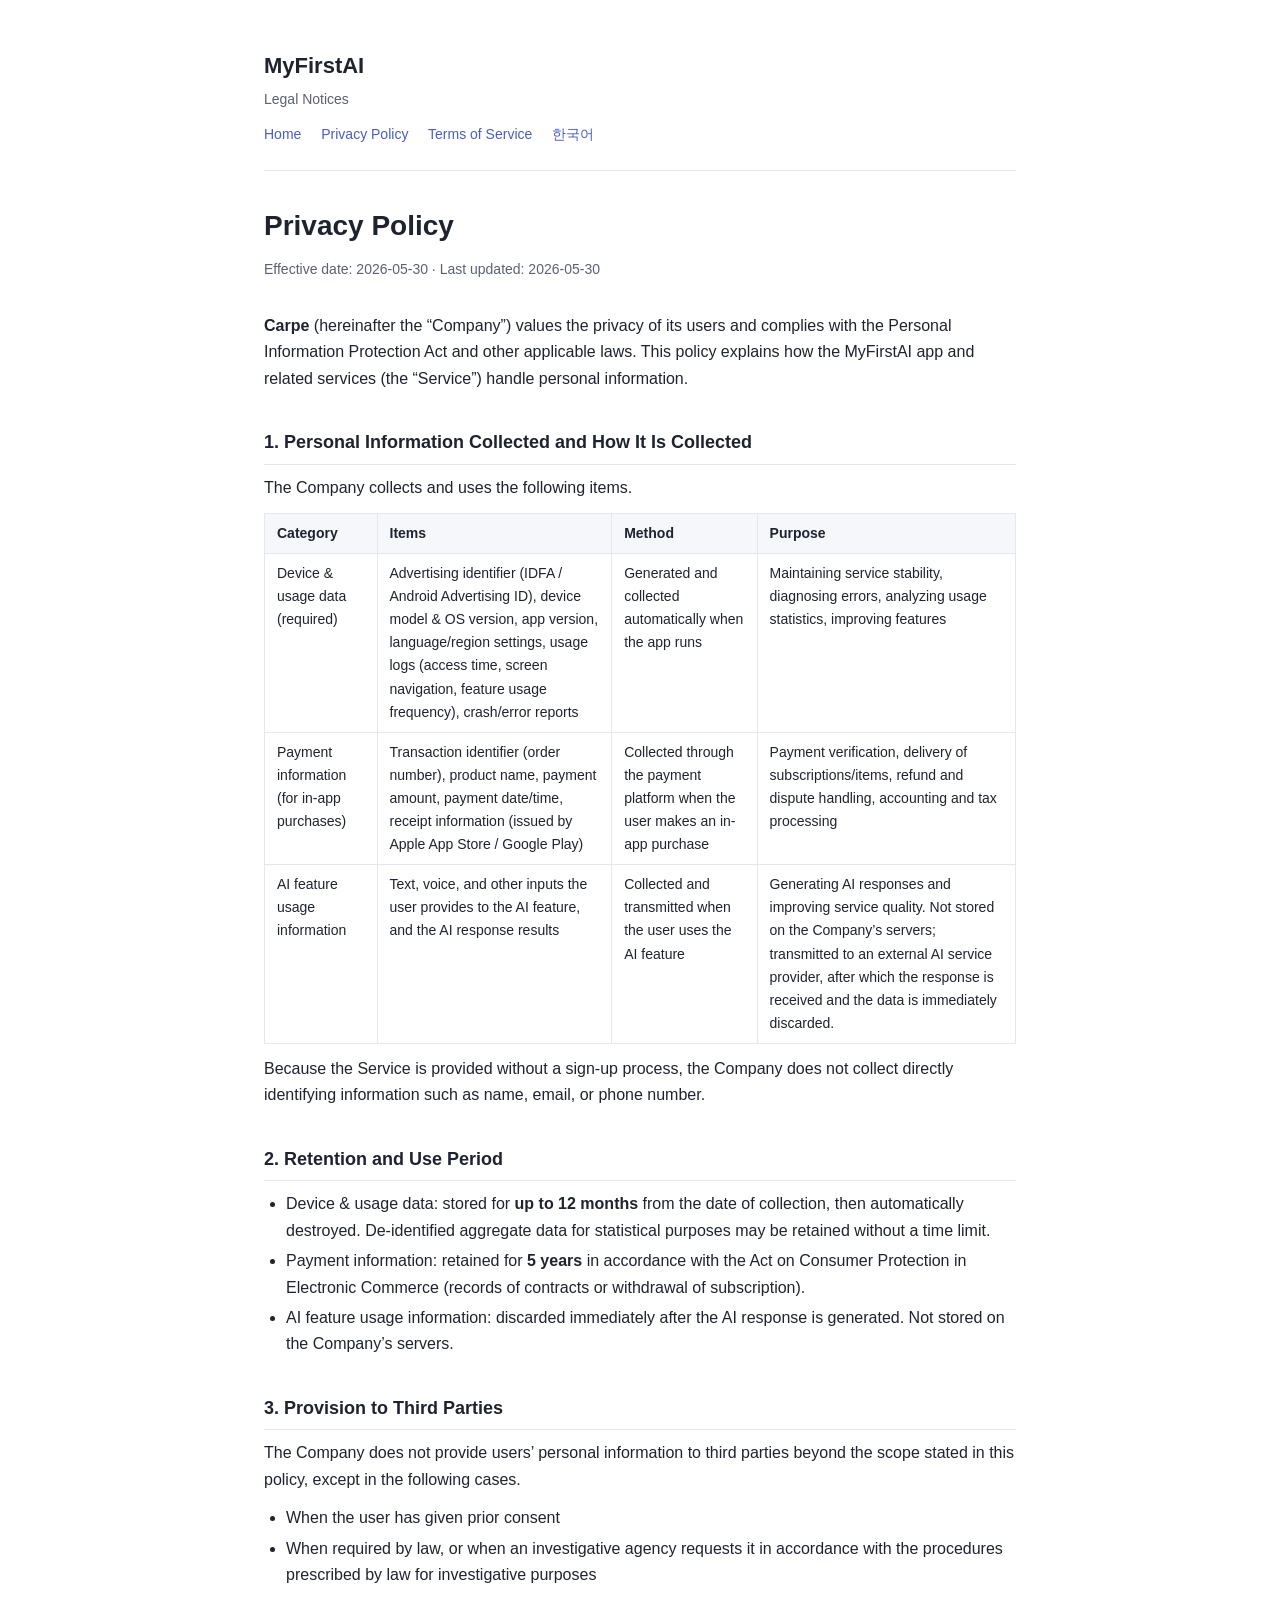
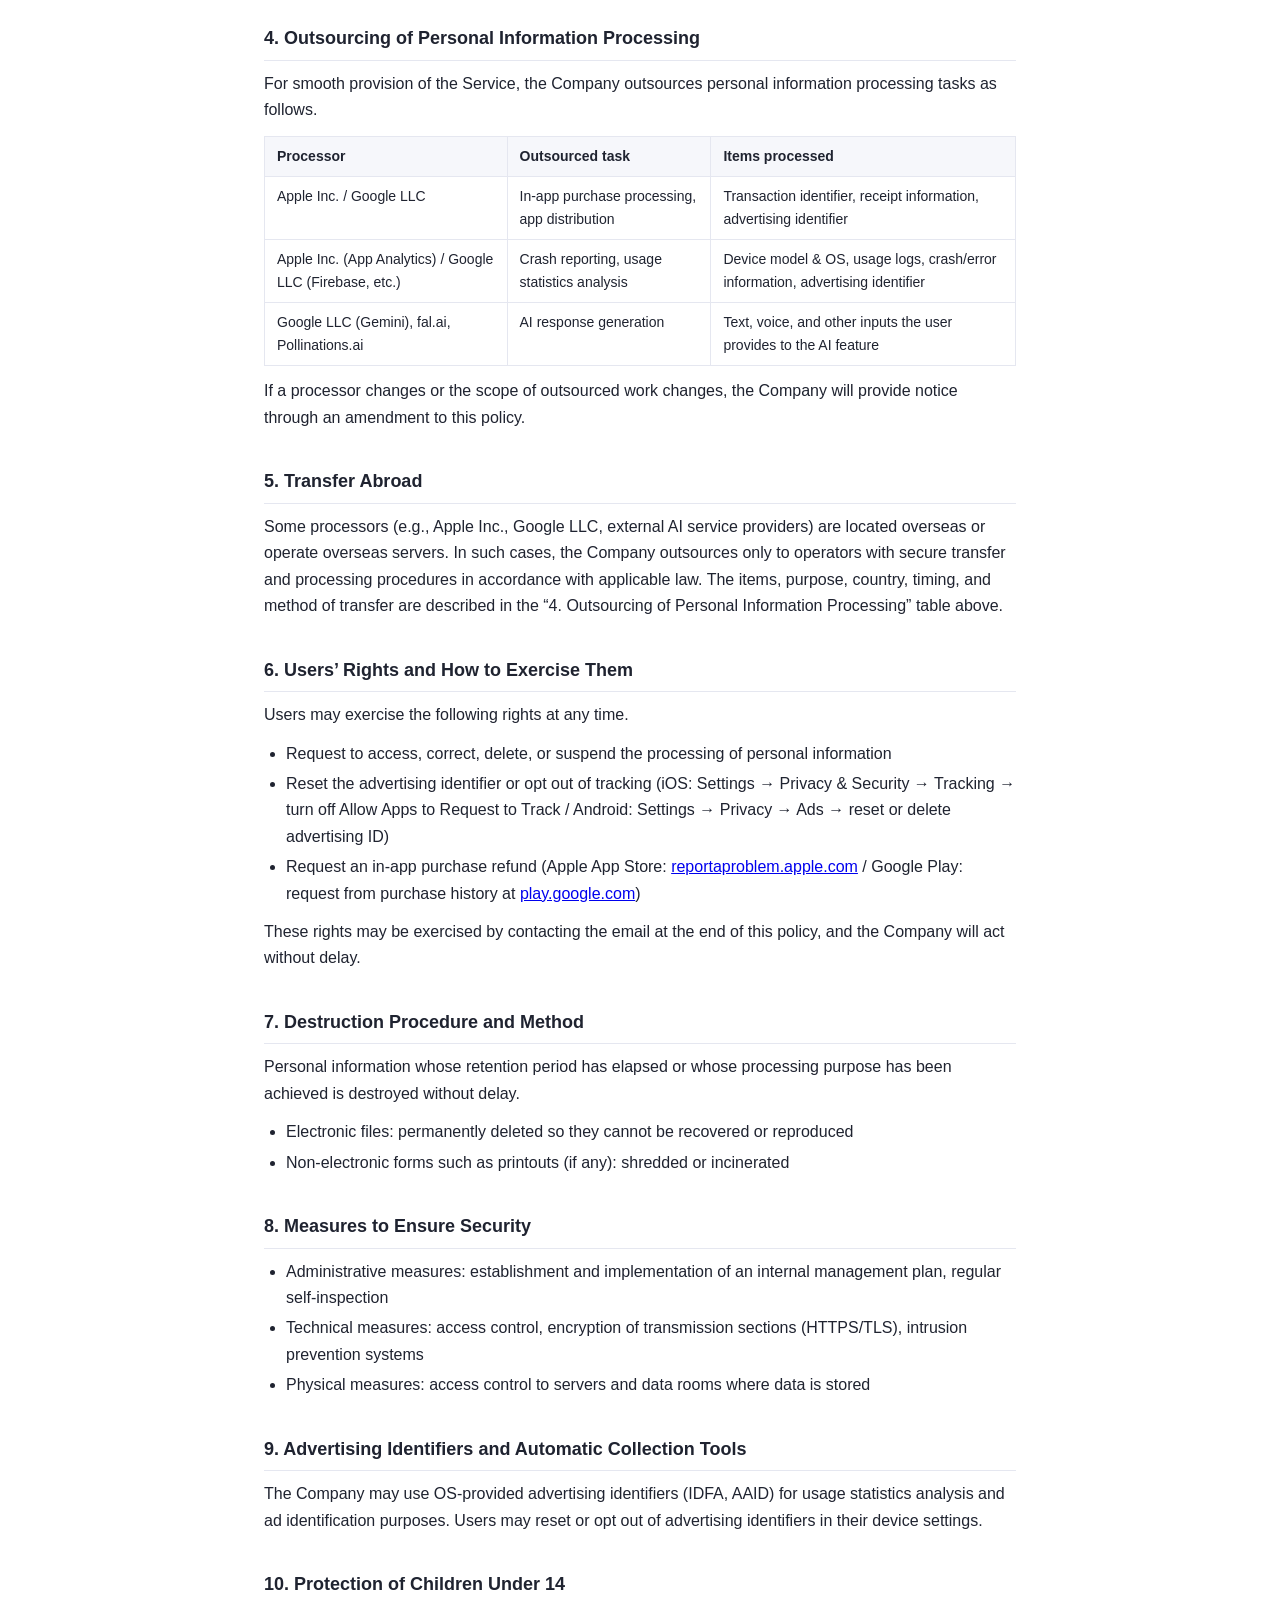
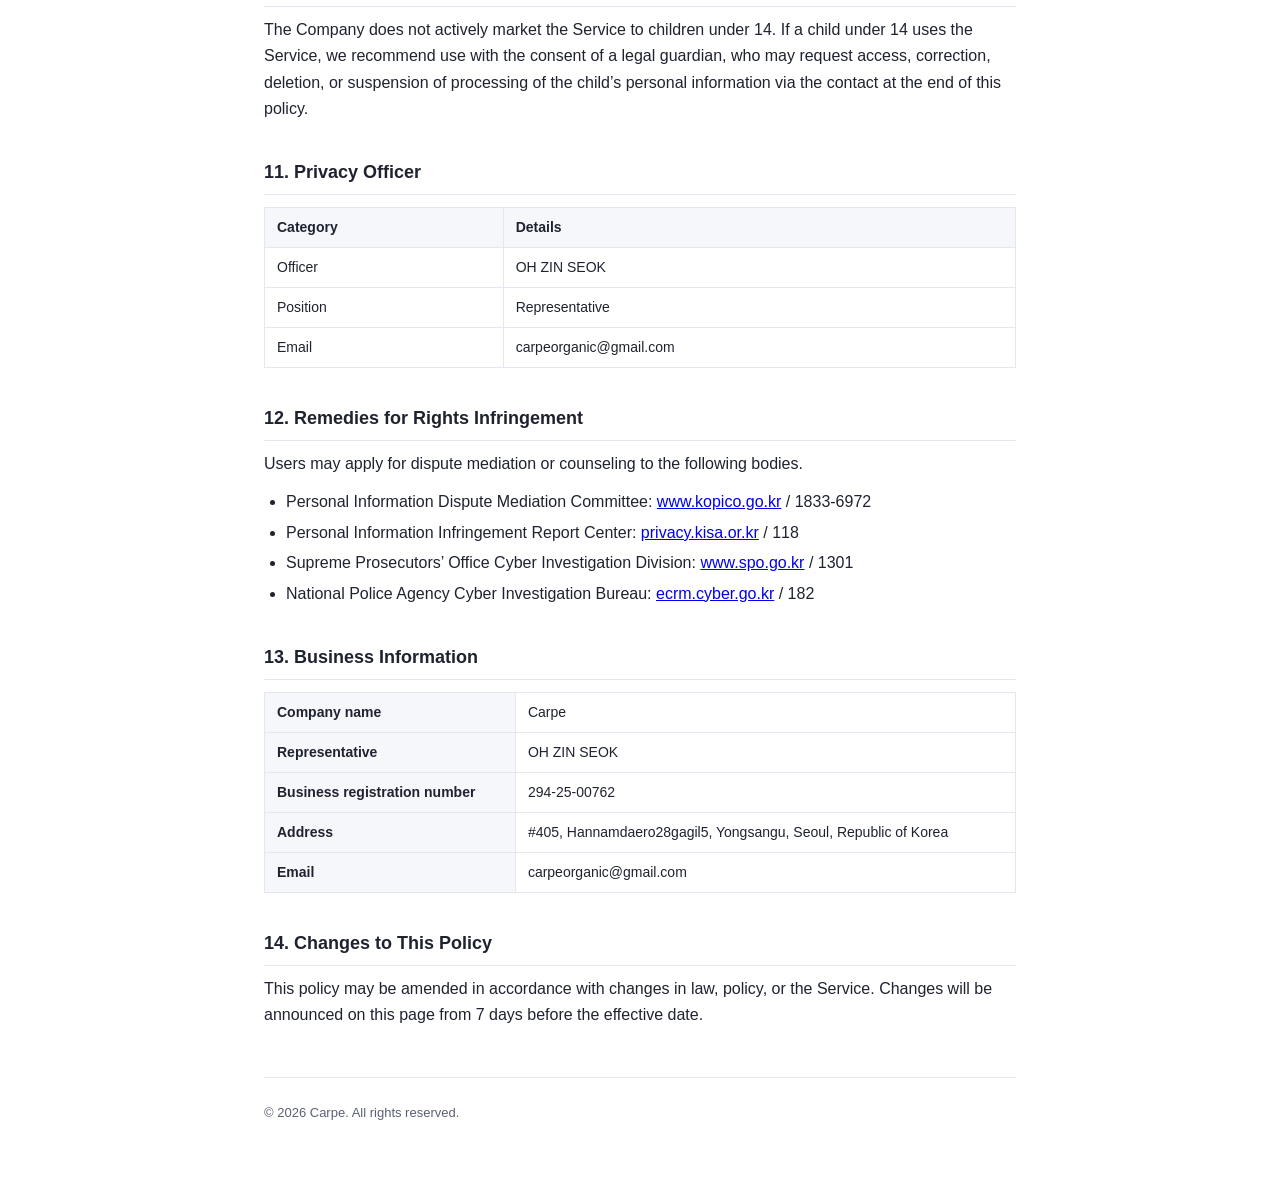
==== privacy-en.html @ d7350a62 "Fill business info, add English legal docs - Fill company/rep/biz-no/address + AI providers + effect" ====
<!doctype html>
<html lang="en">
<head>
<meta charset="utf-8">
<title>Privacy Policy — MyFirstAI</title>
<meta name="viewport" content="width=device-width, initial-scale=1">
<meta name="robots" content="index, follow">
<link rel="stylesheet" href="style.css">
</head>
<body>
<div class="wrap">
    <header class="site">
        <h1>MyFirstAI</h1>
        <div class="sub">Legal Notices</div>
        <nav class="top">
            <a href="index.html">Home</a>
            <a href="privacy-en.html">Privacy Policy</a>
            <a href="terms-en.html">Terms of Service</a>
            <a href="privacy.html">한국어</a>
        </nav>
    </header>

    <h1 class="doc">Privacy Policy</h1>
    <p class="meta">Effective date: 2026-05-30 · Last updated: 2026-05-30</p>

    <p><strong>Carpe</strong> (hereinafter the “Company”) values the privacy of its users and complies with the Personal Information Protection Act and other applicable laws. This policy explains how the MyFirstAI app and related services (the “Service”) handle personal information.</p>

    <h2>1. Personal Information Collected and How It Is Collected</h2>
    <p>The Company collects and uses the following items.</p>
    <table>
        <thead>
            <tr><th>Category</th><th>Items</th><th>Method</th><th>Purpose</th></tr>
        </thead>
        <tbody>
            <tr>
                <td>Device &amp; usage data (required)</td>
                <td>Advertising identifier (IDFA / Android Advertising ID), device model &amp; OS version, app version, language/region settings, usage logs (access time, screen navigation, feature usage frequency), crash/error reports</td>
                <td>Generated and collected automatically when the app runs</td>
                <td>Maintaining service stability, diagnosing errors, analyzing usage statistics, improving features</td>
            </tr>
            <tr>
                <td>Payment information (for in-app purchases)</td>
                <td>Transaction identifier (order number), product name, payment amount, payment date/time, receipt information (issued by Apple App Store / Google Play)</td>
                <td>Collected through the payment platform when the user makes an in-app purchase</td>
                <td>Payment verification, delivery of subscriptions/items, refund and dispute handling, accounting and tax processing</td>
            </tr>
            <tr>
                <td>AI feature usage information</td>
                <td>Text, voice, and other inputs the user provides to the AI feature, and the AI response results</td>
                <td>Collected and transmitted when the user uses the AI feature</td>
                <td>Generating AI responses and improving service quality. Not stored on the Company’s servers; transmitted to an external AI service provider, after which the response is received and the data is immediately discarded.</td>
            </tr>
        </tbody>
    </table>
    <p>Because the Service is provided without a sign-up process, the Company does not collect directly identifying information such as name, email, or phone number.</p>

    <h2>2. Retention and Use Period</h2>
    <ul>
        <li>Device &amp; usage data: stored for <strong>up to 12 months</strong> from the date of collection, then automatically destroyed. De-identified aggregate data for statistical purposes may be retained without a time limit.</li>
        <li>Payment information: retained for <strong>5 years</strong> in accordance with the Act on Consumer Protection in Electronic Commerce (records of contracts or withdrawal of subscription).</li>
        <li>AI feature usage information: discarded immediately after the AI response is generated. Not stored on the Company’s servers.</li>
    </ul>

    <h2>3. Provision to Third Parties</h2>
    <p>The Company does not provide users’ personal information to third parties beyond the scope stated in this policy, except in the following cases.</p>
    <ul>
        <li>When the user has given prior consent</li>
        <li>When required by law, or when an investigative agency requests it in accordance with the procedures prescribed by law for investigative purposes</li>
    </ul>

    <h2>4. Outsourcing of Personal Information Processing</h2>
    <p>For smooth provision of the Service, the Company outsources personal information processing tasks as follows.</p>
    <table>
        <thead>
            <tr><th>Processor</th><th>Outsourced task</th><th>Items processed</th></tr>
        </thead>
        <tbody>
            <tr>
                <td>Apple Inc. / Google LLC</td>
                <td>In-app purchase processing, app distribution</td>
                <td>Transaction identifier, receipt information, advertising identifier</td>
            </tr>
            <tr>
                <td>Apple Inc. (App Analytics) / Google LLC (Firebase, etc.)</td>
                <td>Crash reporting, usage statistics analysis</td>
                <td>Device model &amp; OS, usage logs, crash/error information, advertising identifier</td>
            </tr>
            <tr>
                <td>Google LLC (Gemini), fal.ai, Pollinations.ai</td>
                <td>AI response generation</td>
                <td>Text, voice, and other inputs the user provides to the AI feature</td>
            </tr>
        </tbody>
    </table>
    <p>If a processor changes or the scope of outsourced work changes, the Company will provide notice through an amendment to this policy.</p>

    <h2>5. Transfer Abroad</h2>
    <p>Some processors (e.g., Apple Inc., Google LLC, external AI service providers) are located overseas or operate overseas servers. In such cases, the Company outsources only to operators with secure transfer and processing procedures in accordance with applicable law. The items, purpose, country, timing, and method of transfer are described in the “4. Outsourcing of Personal Information Processing” table above.</p>

    <h2>6. Users’ Rights and How to Exercise Them</h2>
    <p>Users may exercise the following rights at any time.</p>
    <ul>
        <li>Request to access, correct, delete, or suspend the processing of personal information</li>
        <li>Reset the advertising identifier or opt out of tracking (iOS: Settings → Privacy &amp; Security → Tracking → turn off Allow Apps to Request to Track / Android: Settings → Privacy → Ads → reset or delete advertising ID)</li>
        <li>Request an in-app purchase refund (Apple App Store: <a href="https://reportaproblem.apple.com">reportaproblem.apple.com</a> / Google Play: request from purchase history at <a href="https://play.google.com">play.google.com</a>)</li>
    </ul>
    <p>These rights may be exercised by contacting the email at the end of this policy, and the Company will act without delay.</p>

    <h2>7. Destruction Procedure and Method</h2>
    <p>Personal information whose retention period has elapsed or whose processing purpose has been achieved is destroyed without delay.</p>
    <ul>
        <li>Electronic files: permanently deleted so they cannot be recovered or reproduced</li>
        <li>Non-electronic forms such as printouts (if any): shredded or incinerated</li>
    </ul>

    <h2>8. Measures to Ensure Security</h2>
    <ul>
        <li>Administrative measures: establishment and implementation of an internal management plan, regular self-inspection</li>
        <li>Technical measures: access control, encryption of transmission sections (HTTPS/TLS), intrusion prevention systems</li>
        <li>Physical measures: access control to servers and data rooms where data is stored</li>
    </ul>

    <h2>9. Advertising Identifiers and Automatic Collection Tools</h2>
    <p>The Company may use OS-provided advertising identifiers (IDFA, AAID) for usage statistics analysis and ad identification purposes. Users may reset or opt out of advertising identifiers in their device settings.</p>

    <h2>10. Protection of Children Under 14</h2>
    <p>The Company does not actively market the Service to children under 14. If a child under 14 uses the Service, we recommend use with the consent of a legal guardian, who may request access, correction, deletion, or suspension of processing of the child’s personal information via the contact at the end of this policy.</p>

    <h2>11. Privacy Officer</h2>
    <table>
        <tbody>
            <tr><th>Category</th><th>Details</th></tr>
            <tr><td>Officer</td><td>OH ZIN SEOK</td></tr>
            <tr><td>Position</td><td>Representative</td></tr>
            <tr><td>Email</td><td>carpeorganic@gmail.com</td></tr>
        </tbody>
    </table>

    <h2>12. Remedies for Rights Infringement</h2>
    <p>Users may apply for dispute mediation or counseling to the following bodies.</p>
    <ul>
        <li>Personal Information Dispute Mediation Committee: <a href="https://www.kopico.go.kr">www.kopico.go.kr</a> / 1833-6972</li>
        <li>Personal Information Infringement Report Center: <a href="https://privacy.kisa.or.kr">privacy.kisa.or.kr</a> / 118</li>
        <li>Supreme Prosecutors’ Office Cyber Investigation Division: <a href="https://www.spo.go.kr">www.spo.go.kr</a> / 1301</li>
        <li>National Police Agency Cyber Investigation Bureau: <a href="https://ecrm.cyber.go.kr">ecrm.cyber.go.kr</a> / 182</li>
    </ul>

    <h2>13. Business Information</h2>
    <table>
        <tbody>
            <tr><th>Company name</th><td>Carpe</td></tr>
            <tr><th>Representative</th><td>OH ZIN SEOK</td></tr>
            <tr><th>Business registration number</th><td>294-25-00762</td></tr>
            <tr><th>Address</th><td>#405, Hannamdaero28gagil5, Yongsangu, Seoul, Republic of Korea</td></tr>
            <tr><th>Email</th><td>carpeorganic@gmail.com</td></tr>
        </tbody>
    </table>

    <h2>14. Changes to This Policy</h2>
    <p>This policy may be amended in accordance with changes in law, policy, or the Service. Changes will be announced on this page from 7 days before the effective date.</p>

    <footer class="site">
        © <span id="year"></span> Carpe. All rights reserved.
        <script>document.getElementById('year').textContent = new Date().getFullYear();</script>
    </footer>
</div>
</body>
</html>
---- style.css ----
:root {
    --bg: #ffffff;
    --fg: #1f2330;
    --muted: #5b6075;
    --accent: #4a5fc1;
    --border: #e5e7f0;
    --code-bg: #f6f7fb;
}
* { box-sizing: border-box; }
html, body {
    margin: 0;
    padding: 0;
    background: var(--bg);
    color: var(--fg);
    font-family: -apple-system, BlinkMacSystemFont, "Segoe UI", "Apple SD Gothic Neo",
                 "Malgun Gothic", "Helvetica Neue", Arial, sans-serif;
    line-height: 1.65;
    font-size: 16px;
}
.wrap {
    max-width: 800px;
    margin: 0 auto;
    padding: 48px 24px 80px;
}
header.site {
    border-bottom: 1px solid var(--border);
    padding-bottom: 24px;
    margin-bottom: 32px;
}
header.site h1 {
    margin: 0 0 4px;
    font-size: 22px;
    font-weight: 700;
}
header.site .sub {
    color: var(--muted);
    font-size: 14px;
}
nav.top {
    margin-top: 12px;
    font-size: 14px;
}
nav.top a {
    color: var(--accent);
    margin-right: 16px;
    text-decoration: none;
}
nav.top a:hover { text-decoration: underline; }
h1.doc { font-size: 28px; margin: 0 0 8px; }
.meta {
    color: var(--muted);
    font-size: 14px;
    margin-bottom: 32px;
}
h2 {
    font-size: 18px;
    margin-top: 36px;
    margin-bottom: 10px;
    padding-bottom: 6px;
    border-bottom: 1px solid var(--border);
}
h3 {
    font-size: 16px;
    margin-top: 22px;
    margin-bottom: 6px;
}
p, ul, ol { margin: 8px 0 12px; }
ul, ol { padding-left: 22px; }
li { margin: 4px 0; }
table {
    width: 100%;
    border-collapse: collapse;
    margin: 12px 0;
    font-size: 14px;
}
th, td {
    border: 1px solid var(--border);
    padding: 8px 12px;
    text-align: left;
    vertical-align: top;
}
th { background: var(--code-bg); font-weight: 600; }
code {
    background: var(--code-bg);
    padding: 1px 6px;
    border-radius: 4px;
    font-size: 14px;
    font-family: "SFMono-Regular", Consolas, "Liberation Mono", monospace;
}
.placeholder {
    background: #fff6c8;
    padding: 1px 6px;
    border-radius: 4px;
    font-family: "SFMono-Regular", Consolas, "Liberation Mono", monospace;
    font-size: 13px;
    color: #5a4400;
}
footer.site {
    margin-top: 48px;
    padding-top: 24px;
    border-top: 1px solid var(--border);
    color: var(--muted);
    font-size: 13px;
}
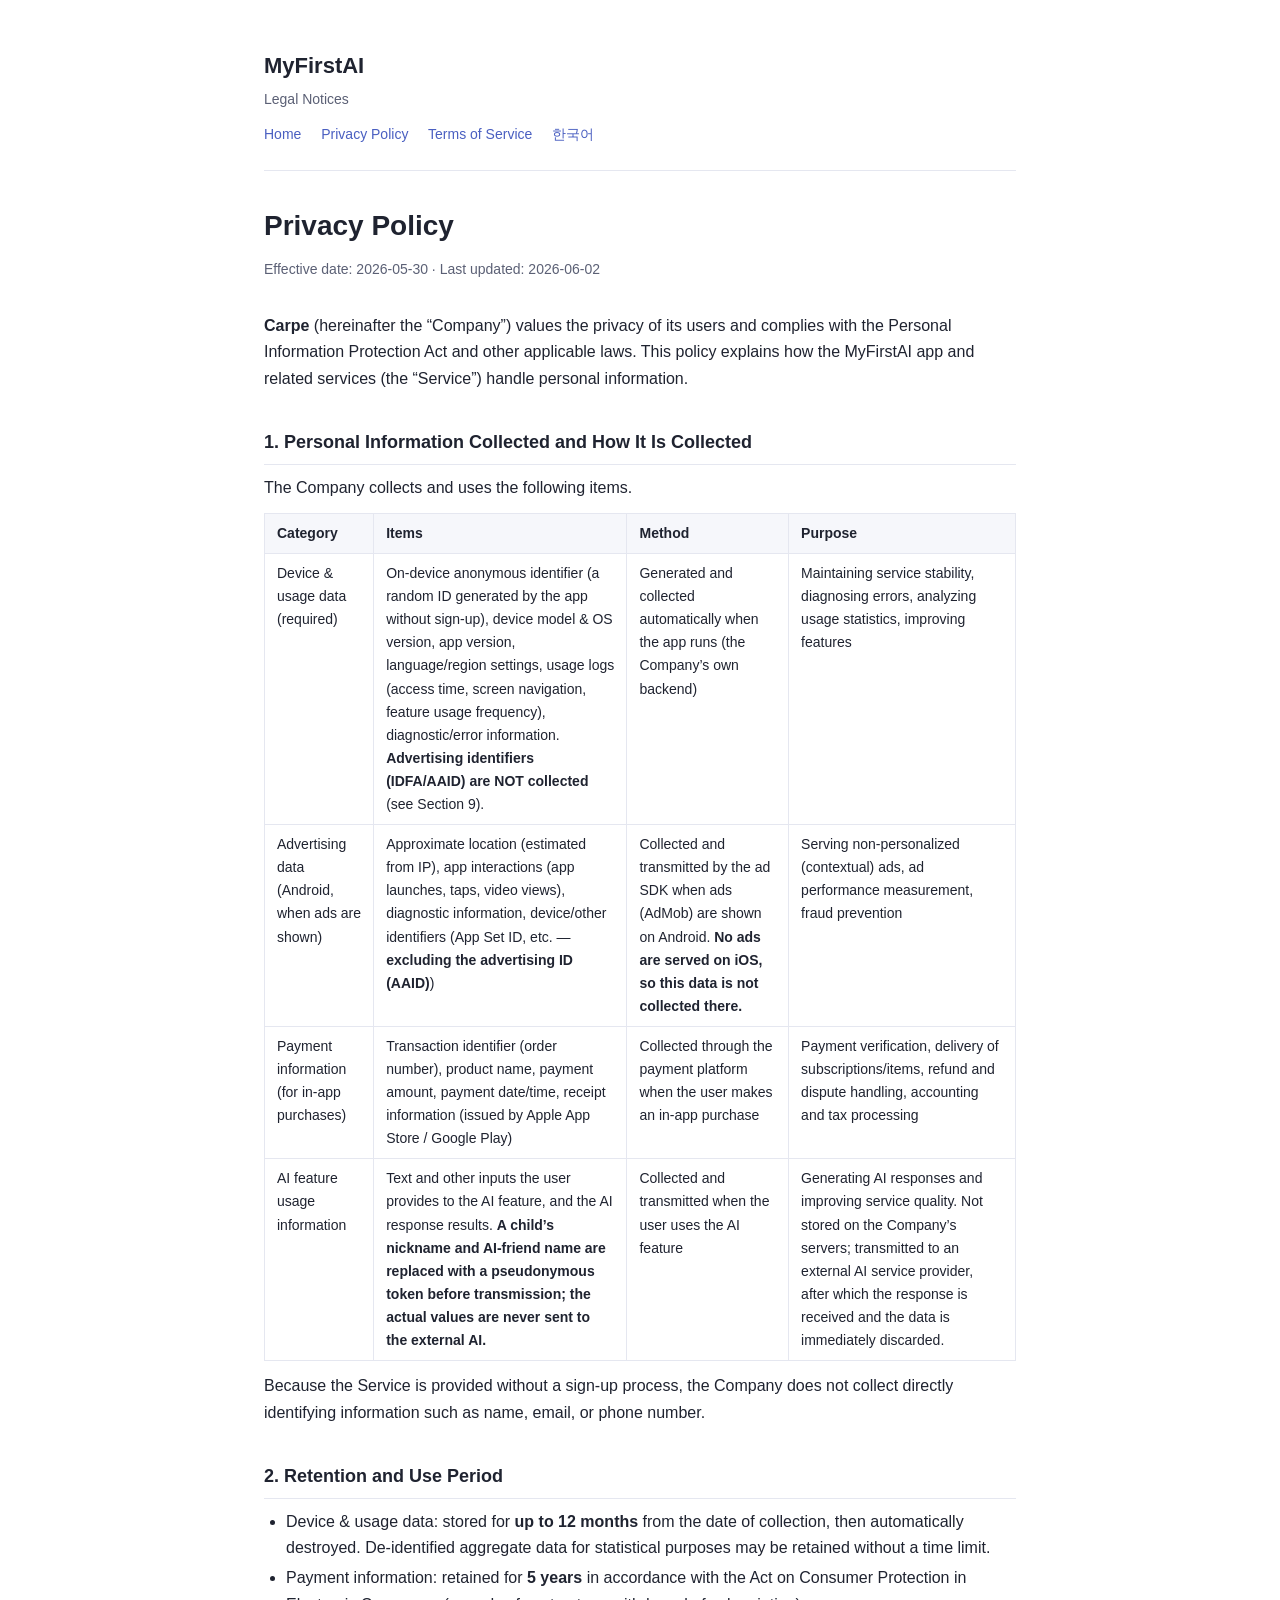
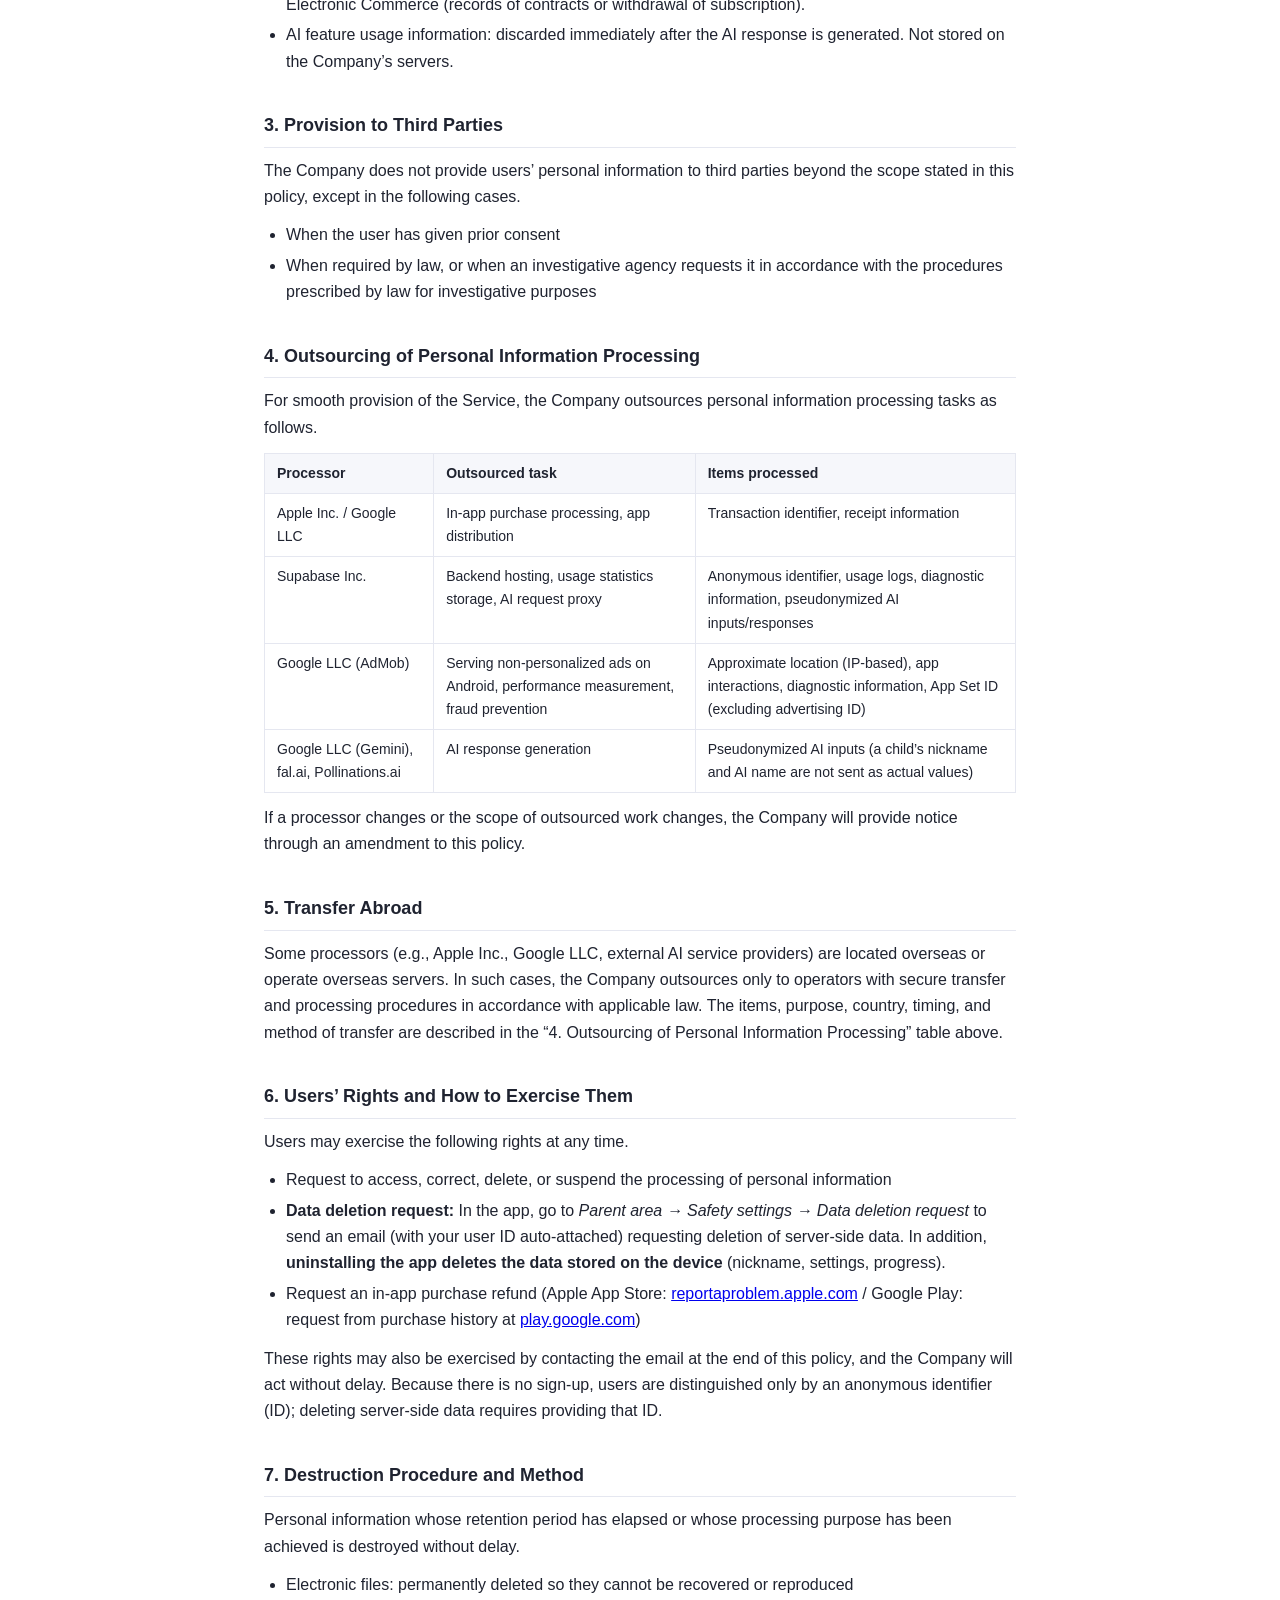
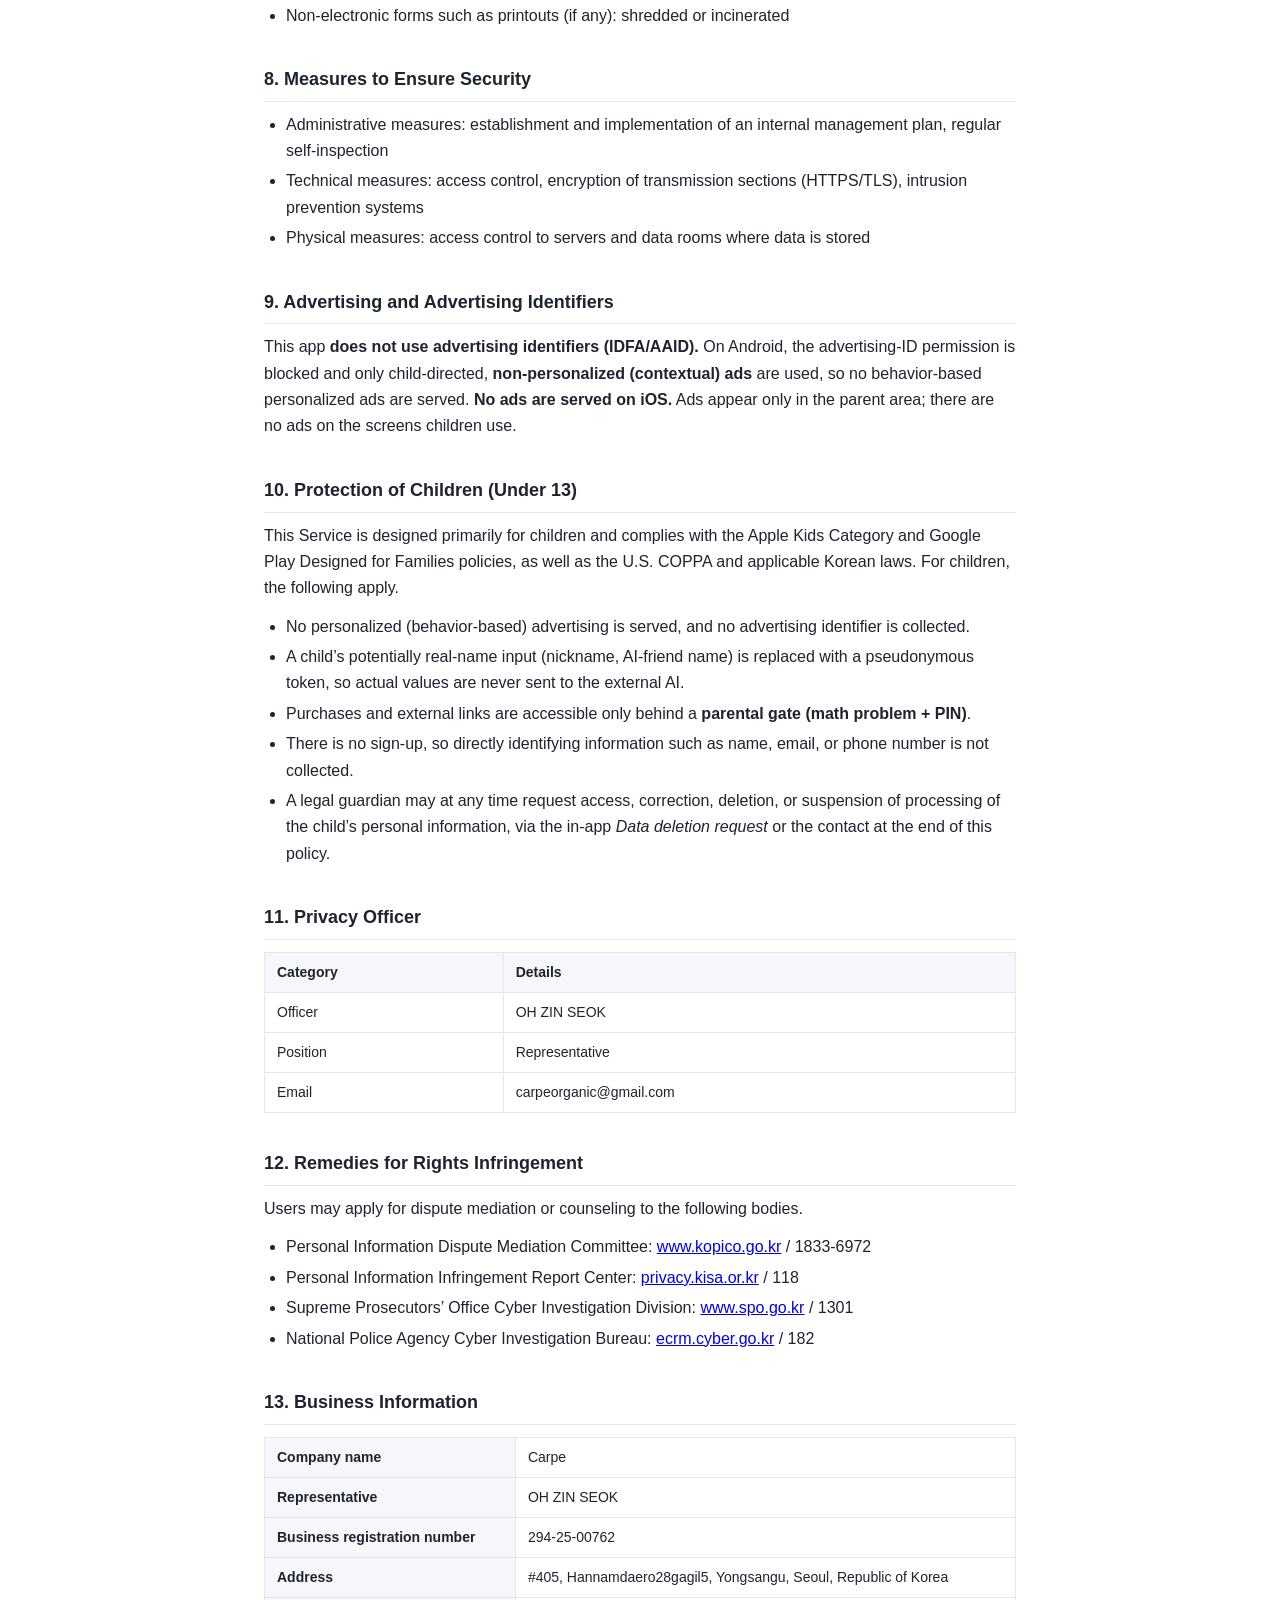
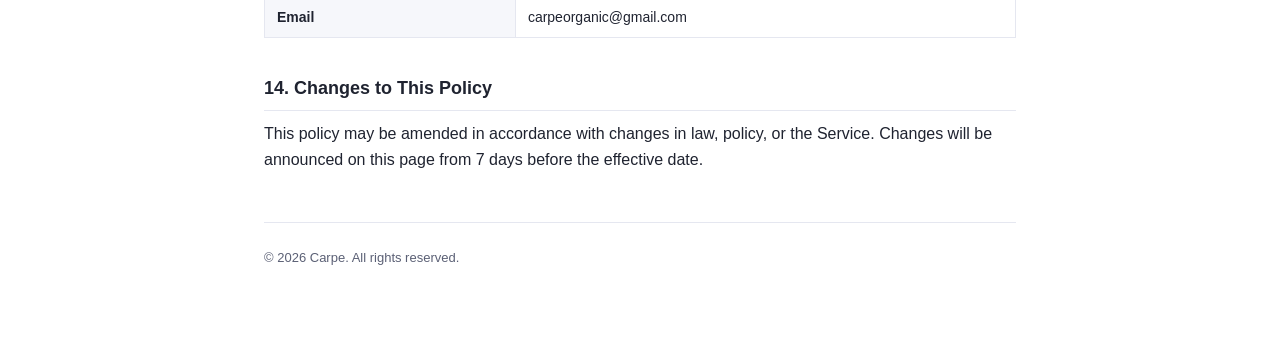
==== commit b3f66ef7: "Update privacy policy to match confirmed data practices - Remove advertising ID (IDFA/AAID) collecti" ====
--- a/privacy-en.html
+++ b/privacy-en.html
@@ -21,7 +21,7 @@
     </header>
 
     <h1 class="doc">Privacy Policy</h1>
-    <p class="meta">Effective date: 2026-05-30 · Last updated: 2026-05-30</p>
+    <p class="meta">Effective date: 2026-05-30 · Last updated: 2026-06-02</p>
 
     <p><strong>Carpe</strong> (hereinafter the “Company”) values the privacy of its users and complies with the Personal Information Protection Act and other applicable laws. This policy explains how the MyFirstAI app and related services (the “Service”) handle personal information.</p>
 
@@ -34,9 +34,15 @@
         <tbody>
             <tr>
                 <td>Device &amp; usage data (required)</td>
-                <td>Advertising identifier (IDFA / Android Advertising ID), device model &amp; OS version, app version, language/region settings, usage logs (access time, screen navigation, feature usage frequency), crash/error reports</td>
-                <td>Generated and collected automatically when the app runs</td>
+                <td>On-device anonymous identifier (a random ID generated by the app without sign-up), device model &amp; OS version, app version, language/region settings, usage logs (access time, screen navigation, feature usage frequency), diagnostic/error information. <strong>Advertising identifiers (IDFA/AAID) are NOT collected</strong> (see Section 9).</td>
+                <td>Generated and collected automatically when the app runs (the Company’s own backend)</td>
                 <td>Maintaining service stability, diagnosing errors, analyzing usage statistics, improving features</td>
+            </tr>
+            <tr>
+                <td>Advertising data (Android, when ads are shown)</td>
+                <td>Approximate location (estimated from IP), app interactions (app launches, taps, video views), diagnostic information, device/other identifiers (App Set ID, etc. — <strong>excluding the advertising ID (AAID)</strong>)</td>
+                <td>Collected and transmitted by the ad SDK when ads (AdMob) are shown on Android. <strong>No ads are served on iOS, so this data is not collected there.</strong></td>
+                <td>Serving non-personalized (contextual) ads, ad performance measurement, fraud prevention</td>
             </tr>
             <tr>
                 <td>Payment information (for in-app purchases)</td>
@@ -46,7 +52,7 @@
             </tr>
             <tr>
                 <td>AI feature usage information</td>
-                <td>Text, voice, and other inputs the user provides to the AI feature, and the AI response results</td>
+                <td>Text and other inputs the user provides to the AI feature, and the AI response results. <strong>A child’s nickname and AI-friend name are replaced with a pseudonymous token before transmission; the actual values are never sent to the external AI.</strong></td>
                 <td>Collected and transmitted when the user uses the AI feature</td>
                 <td>Generating AI responses and improving service quality. Not stored on the Company’s servers; transmitted to an external AI service provider, after which the response is received and the data is immediately discarded.</td>
             </tr>
@@ -78,17 +84,22 @@
             <tr>
                 <td>Apple Inc. / Google LLC</td>
                 <td>In-app purchase processing, app distribution</td>
-                <td>Transaction identifier, receipt information, advertising identifier</td>
+                <td>Transaction identifier, receipt information</td>
             </tr>
             <tr>
-                <td>Apple Inc. (App Analytics) / Google LLC (Firebase, etc.)</td>
-                <td>Crash reporting, usage statistics analysis</td>
-                <td>Device model &amp; OS, usage logs, crash/error information, advertising identifier</td>
+                <td>Supabase Inc.</td>
+                <td>Backend hosting, usage statistics storage, AI request proxy</td>
+                <td>Anonymous identifier, usage logs, diagnostic information, pseudonymized AI inputs/responses</td>
+            </tr>
+            <tr>
+                <td>Google LLC (AdMob)</td>
+                <td>Serving non-personalized ads on Android, performance measurement, fraud prevention</td>
+                <td>Approximate location (IP-based), app interactions, diagnostic information, App Set ID (excluding advertising ID)</td>
             </tr>
             <tr>
                 <td>Google LLC (Gemini), fal.ai, Pollinations.ai</td>
                 <td>AI response generation</td>
-                <td>Text, voice, and other inputs the user provides to the AI feature</td>
+                <td>Pseudonymized AI inputs (a child’s nickname and AI name are not sent as actual values)</td>
             </tr>
         </tbody>
     </table>
@@ -101,10 +112,10 @@
     <p>Users may exercise the following rights at any time.</p>
     <ul>
         <li>Request to access, correct, delete, or suspend the processing of personal information</li>
-        <li>Reset the advertising identifier or opt out of tracking (iOS: Settings → Privacy &amp; Security → Tracking → turn off Allow Apps to Request to Track / Android: Settings → Privacy → Ads → reset or delete advertising ID)</li>
+        <li><strong>Data deletion request:</strong> In the app, go to <em>Parent area → Safety settings → Data deletion request</em> to send an email (with your user ID auto-attached) requesting deletion of server-side data. In addition, <strong>uninstalling the app deletes the data stored on the device</strong> (nickname, settings, progress).</li>
         <li>Request an in-app purchase refund (Apple App Store: <a href="https://reportaproblem.apple.com">reportaproblem.apple.com</a> / Google Play: request from purchase history at <a href="https://play.google.com">play.google.com</a>)</li>
     </ul>
-    <p>These rights may be exercised by contacting the email at the end of this policy, and the Company will act without delay.</p>
+    <p>These rights may also be exercised by contacting the email at the end of this policy, and the Company will act without delay. Because there is no sign-up, users are distinguished only by an anonymous identifier (ID); deleting server-side data requires providing that ID.</p>
 
     <h2>7. Destruction Procedure and Method</h2>
     <p>Personal information whose retention period has elapsed or whose processing purpose has been achieved is destroyed without delay.</p>
@@ -120,11 +131,18 @@
         <li>Physical measures: access control to servers and data rooms where data is stored</li>
     </ul>
 
-    <h2>9. Advertising Identifiers and Automatic Collection Tools</h2>
-    <p>The Company may use OS-provided advertising identifiers (IDFA, AAID) for usage statistics analysis and ad identification purposes. Users may reset or opt out of advertising identifiers in their device settings.</p>
+    <h2>9. Advertising and Advertising Identifiers</h2>
+    <p>This app <strong>does not use advertising identifiers (IDFA/AAID).</strong> On Android, the advertising-ID permission is blocked and only child-directed, <strong>non-personalized (contextual) ads</strong> are used, so no behavior-based personalized ads are served. <strong>No ads are served on iOS.</strong> Ads appear only in the parent area; there are no ads on the screens children use.</p>
 
-    <h2>10. Protection of Children Under 14</h2>
-    <p>The Company does not actively market the Service to children under 14. If a child under 14 uses the Service, we recommend use with the consent of a legal guardian, who may request access, correction, deletion, or suspension of processing of the child’s personal information via the contact at the end of this policy.</p>
+    <h2>10. Protection of Children (Under 13)</h2>
+    <p>This Service is designed primarily for children and complies with the Apple Kids Category and Google Play Designed for Families policies, as well as the U.S. COPPA and applicable Korean laws. For children, the following apply.</p>
+    <ul>
+        <li>No personalized (behavior-based) advertising is served, and no advertising identifier is collected.</li>
+        <li>A child’s potentially real-name input (nickname, AI-friend name) is replaced with a pseudonymous token, so actual values are never sent to the external AI.</li>
+        <li>Purchases and external links are accessible only behind a <strong>parental gate (math problem + PIN)</strong>.</li>
+        <li>There is no sign-up, so directly identifying information such as name, email, or phone number is not collected.</li>
+        <li>A legal guardian may at any time request access, correction, deletion, or suspension of processing of the child’s personal information, via the in-app <em>Data deletion request</em> or the contact at the end of this policy.</li>
+    </ul>
 
     <h2>11. Privacy Officer</h2>
     <table>
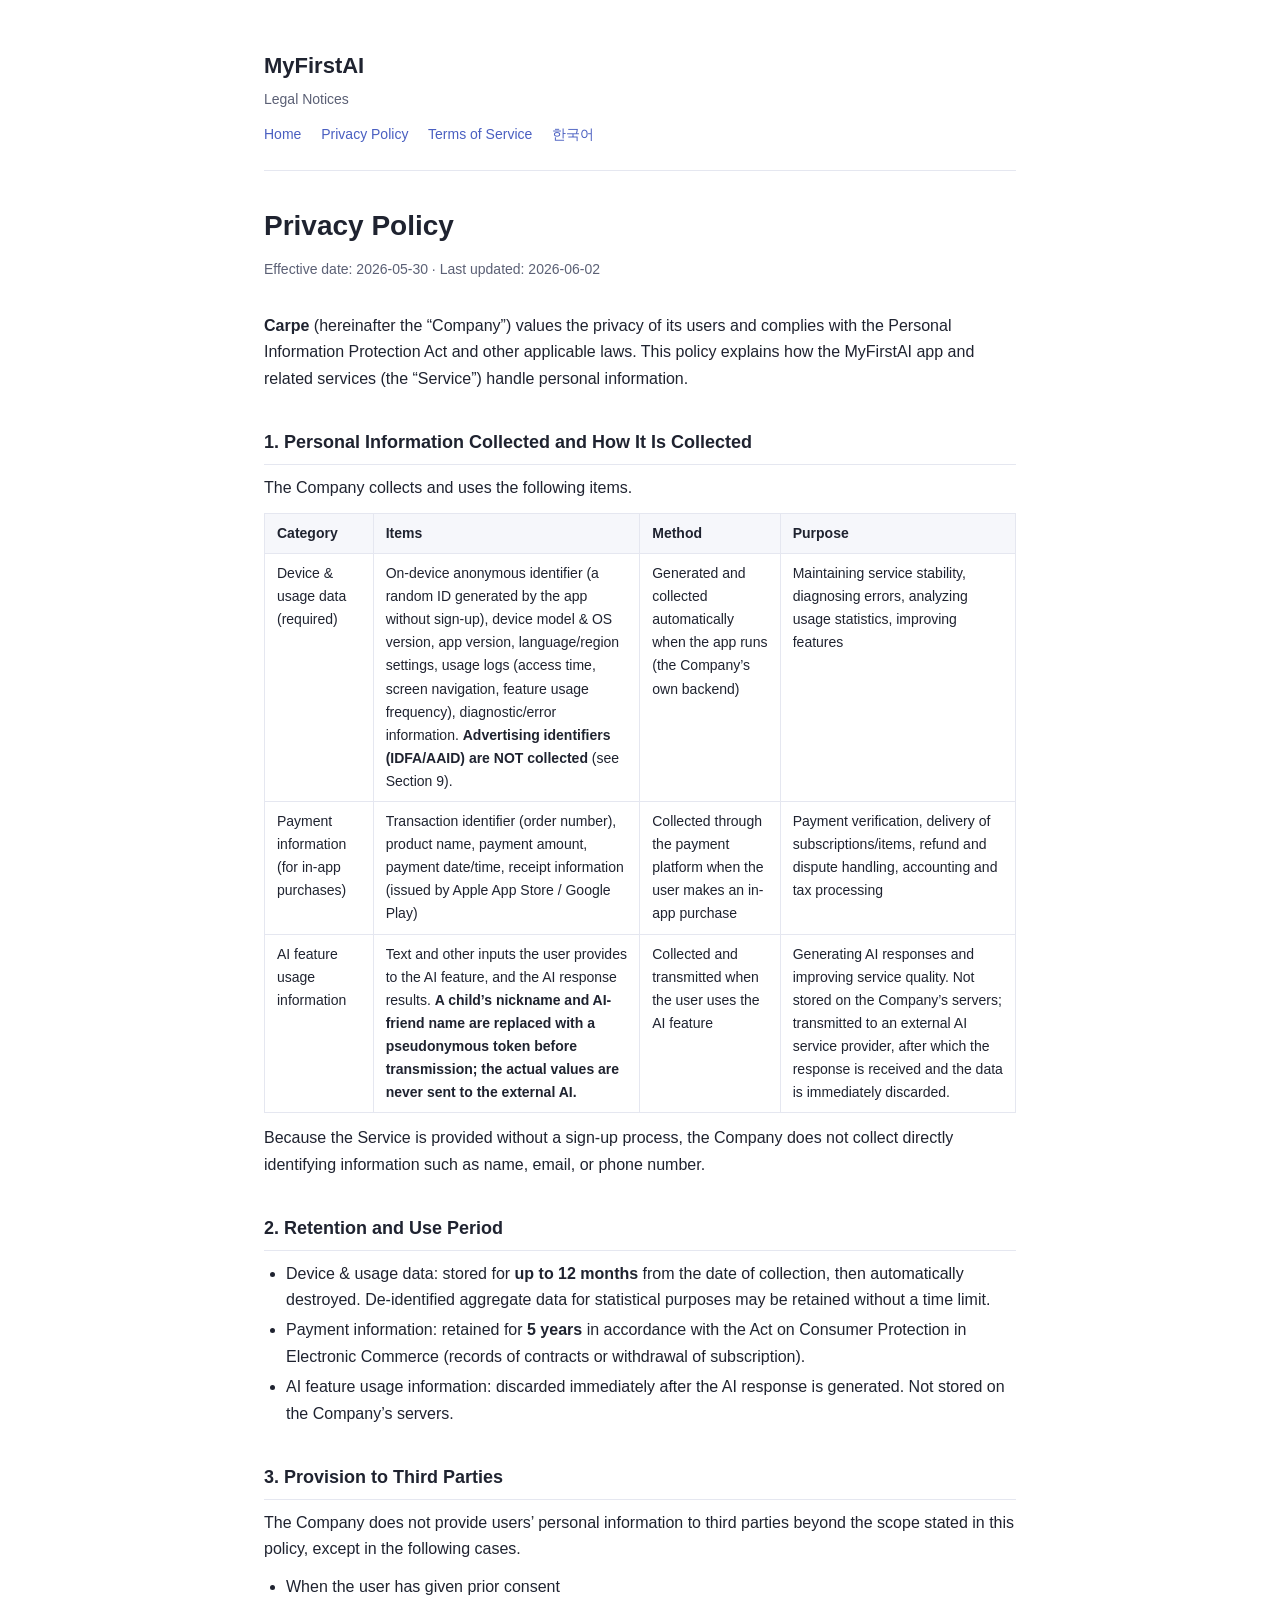
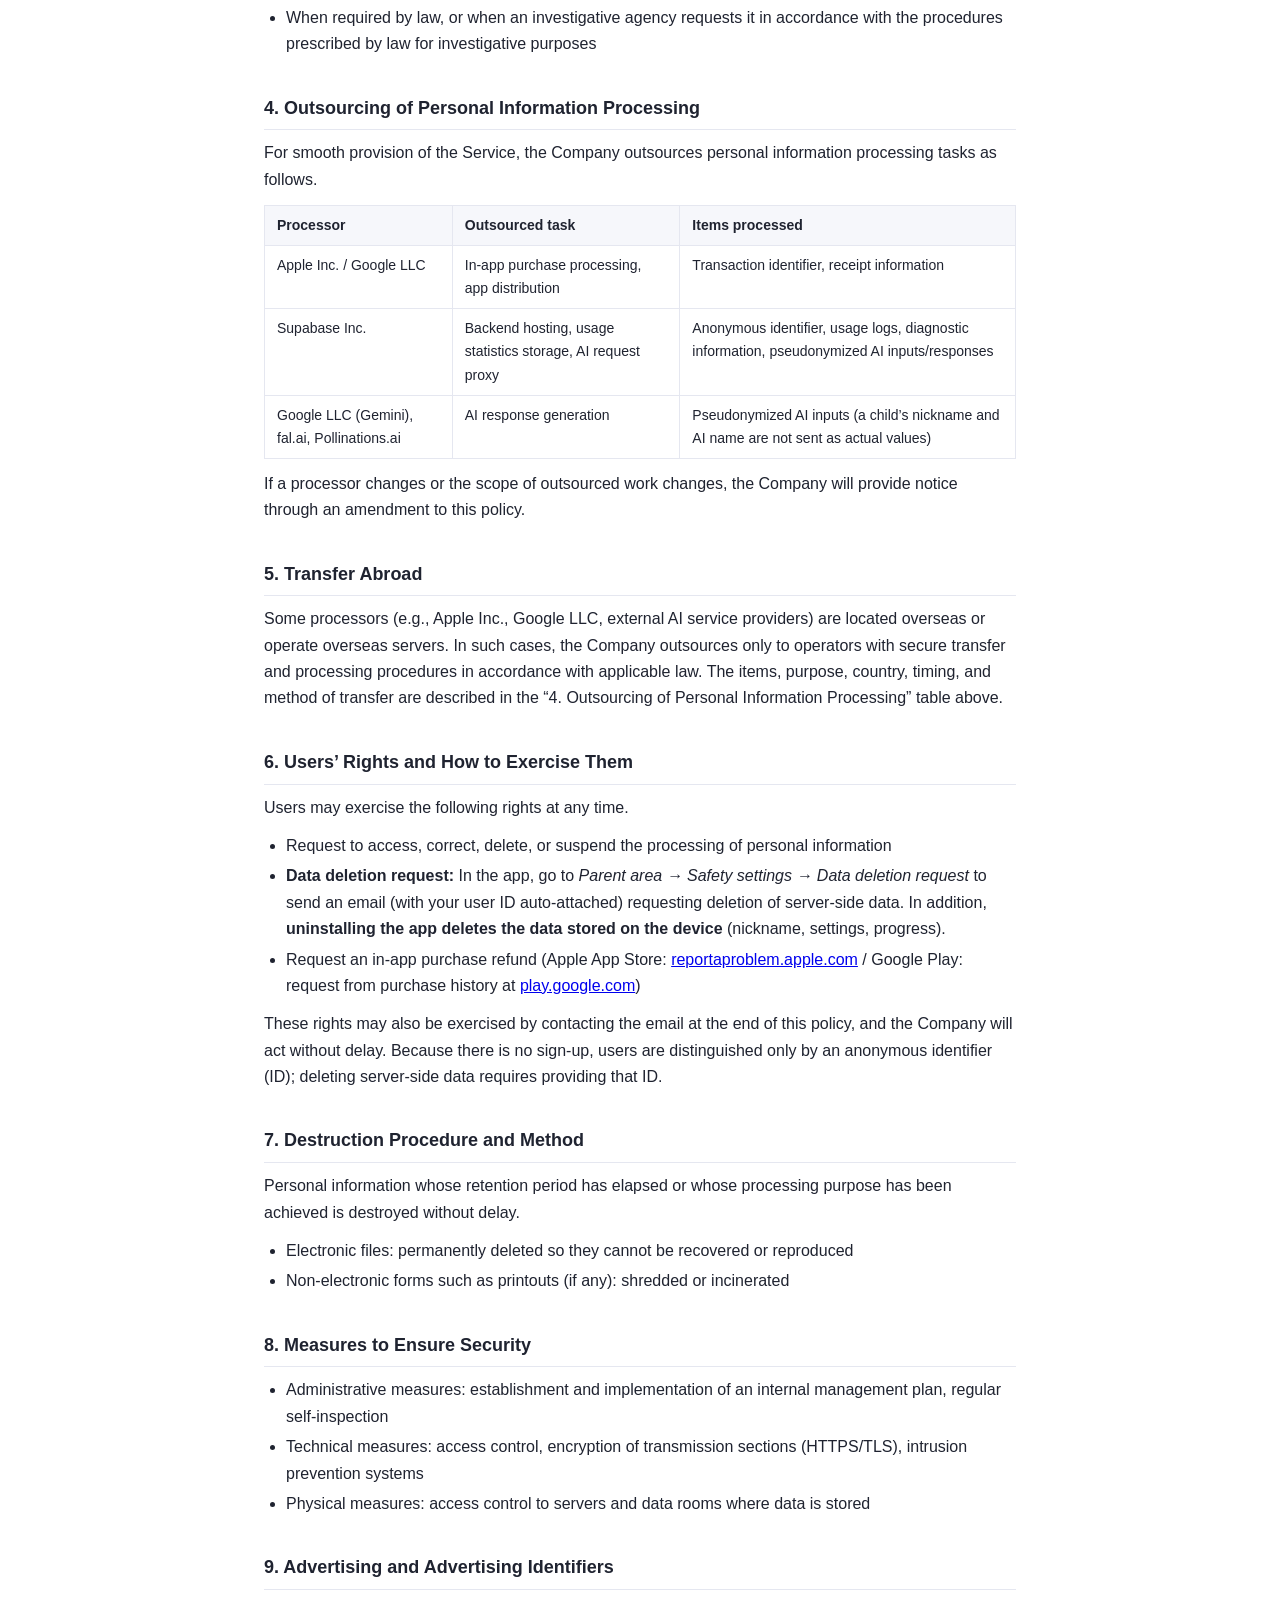
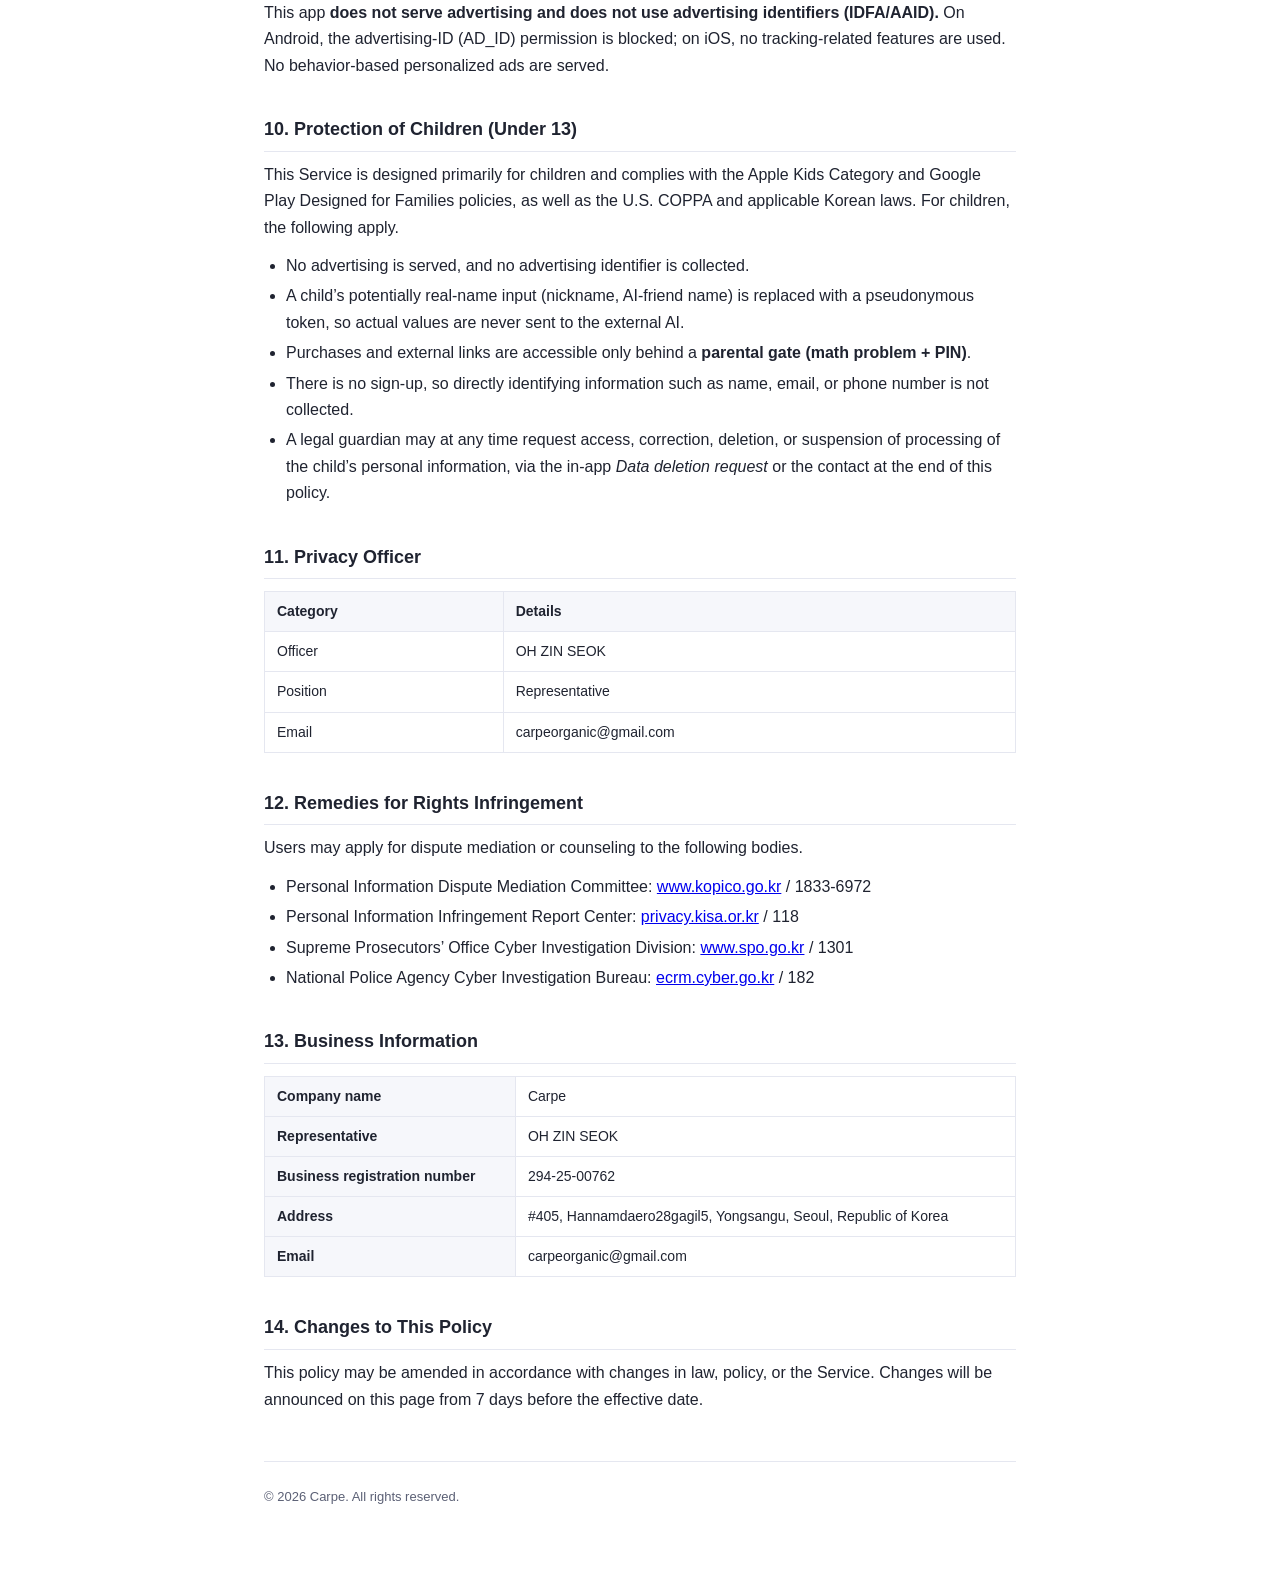
==== commit da1c3347: "docs(privacy): remove advertising sections to match ad-free build The shipped build contains no ad S" ====
--- a/privacy-en.html
+++ b/privacy-en.html
@@ -37,12 +37,6 @@
                 <td>On-device anonymous identifier (a random ID generated by the app without sign-up), device model &amp; OS version, app version, language/region settings, usage logs (access time, screen navigation, feature usage frequency), diagnostic/error information. <strong>Advertising identifiers (IDFA/AAID) are NOT collected</strong> (see Section 9).</td>
                 <td>Generated and collected automatically when the app runs (the Company’s own backend)</td>
                 <td>Maintaining service stability, diagnosing errors, analyzing usage statistics, improving features</td>
-            </tr>
-            <tr>
-                <td>Advertising data (Android, when ads are shown)</td>
-                <td>Approximate location (estimated from IP), app interactions (app launches, taps, video views), diagnostic information, device/other identifiers (App Set ID, etc. — <strong>excluding the advertising ID (AAID)</strong>)</td>
-                <td>Collected and transmitted by the ad SDK when ads (AdMob) are shown on Android. <strong>No ads are served on iOS, so this data is not collected there.</strong></td>
-                <td>Serving non-personalized (contextual) ads, ad performance measurement, fraud prevention</td>
             </tr>
             <tr>
                 <td>Payment information (for in-app purchases)</td>
@@ -92,11 +86,6 @@
                 <td>Anonymous identifier, usage logs, diagnostic information, pseudonymized AI inputs/responses</td>
             </tr>
             <tr>
-                <td>Google LLC (AdMob)</td>
-                <td>Serving non-personalized ads on Android, performance measurement, fraud prevention</td>
-                <td>Approximate location (IP-based), app interactions, diagnostic information, App Set ID (excluding advertising ID)</td>
-            </tr>
-            <tr>
                 <td>Google LLC (Gemini), fal.ai, Pollinations.ai</td>
                 <td>AI response generation</td>
                 <td>Pseudonymized AI inputs (a child’s nickname and AI name are not sent as actual values)</td>
@@ -132,12 +121,12 @@
     </ul>
 
     <h2>9. Advertising and Advertising Identifiers</h2>
-    <p>This app <strong>does not use advertising identifiers (IDFA/AAID).</strong> On Android, the advertising-ID permission is blocked and only child-directed, <strong>non-personalized (contextual) ads</strong> are used, so no behavior-based personalized ads are served. <strong>No ads are served on iOS.</strong> Ads appear only in the parent area; there are no ads on the screens children use.</p>
+    <p>This app <strong>does not serve advertising and does not use advertising identifiers (IDFA/AAID).</strong> On Android, the advertising-ID (AD_ID) permission is blocked; on iOS, no tracking-related features are used. No behavior-based personalized ads are served.</p>
 
     <h2>10. Protection of Children (Under 13)</h2>
     <p>This Service is designed primarily for children and complies with the Apple Kids Category and Google Play Designed for Families policies, as well as the U.S. COPPA and applicable Korean laws. For children, the following apply.</p>
     <ul>
-        <li>No personalized (behavior-based) advertising is served, and no advertising identifier is collected.</li>
+        <li>No advertising is served, and no advertising identifier is collected.</li>
         <li>A child’s potentially real-name input (nickname, AI-friend name) is replaced with a pseudonymous token, so actual values are never sent to the external AI.</li>
         <li>Purchases and external links are accessible only behind a <strong>parental gate (math problem + PIN)</strong>.</li>
         <li>There is no sign-up, so directly identifying information such as name, email, or phone number is not collected.</li>
